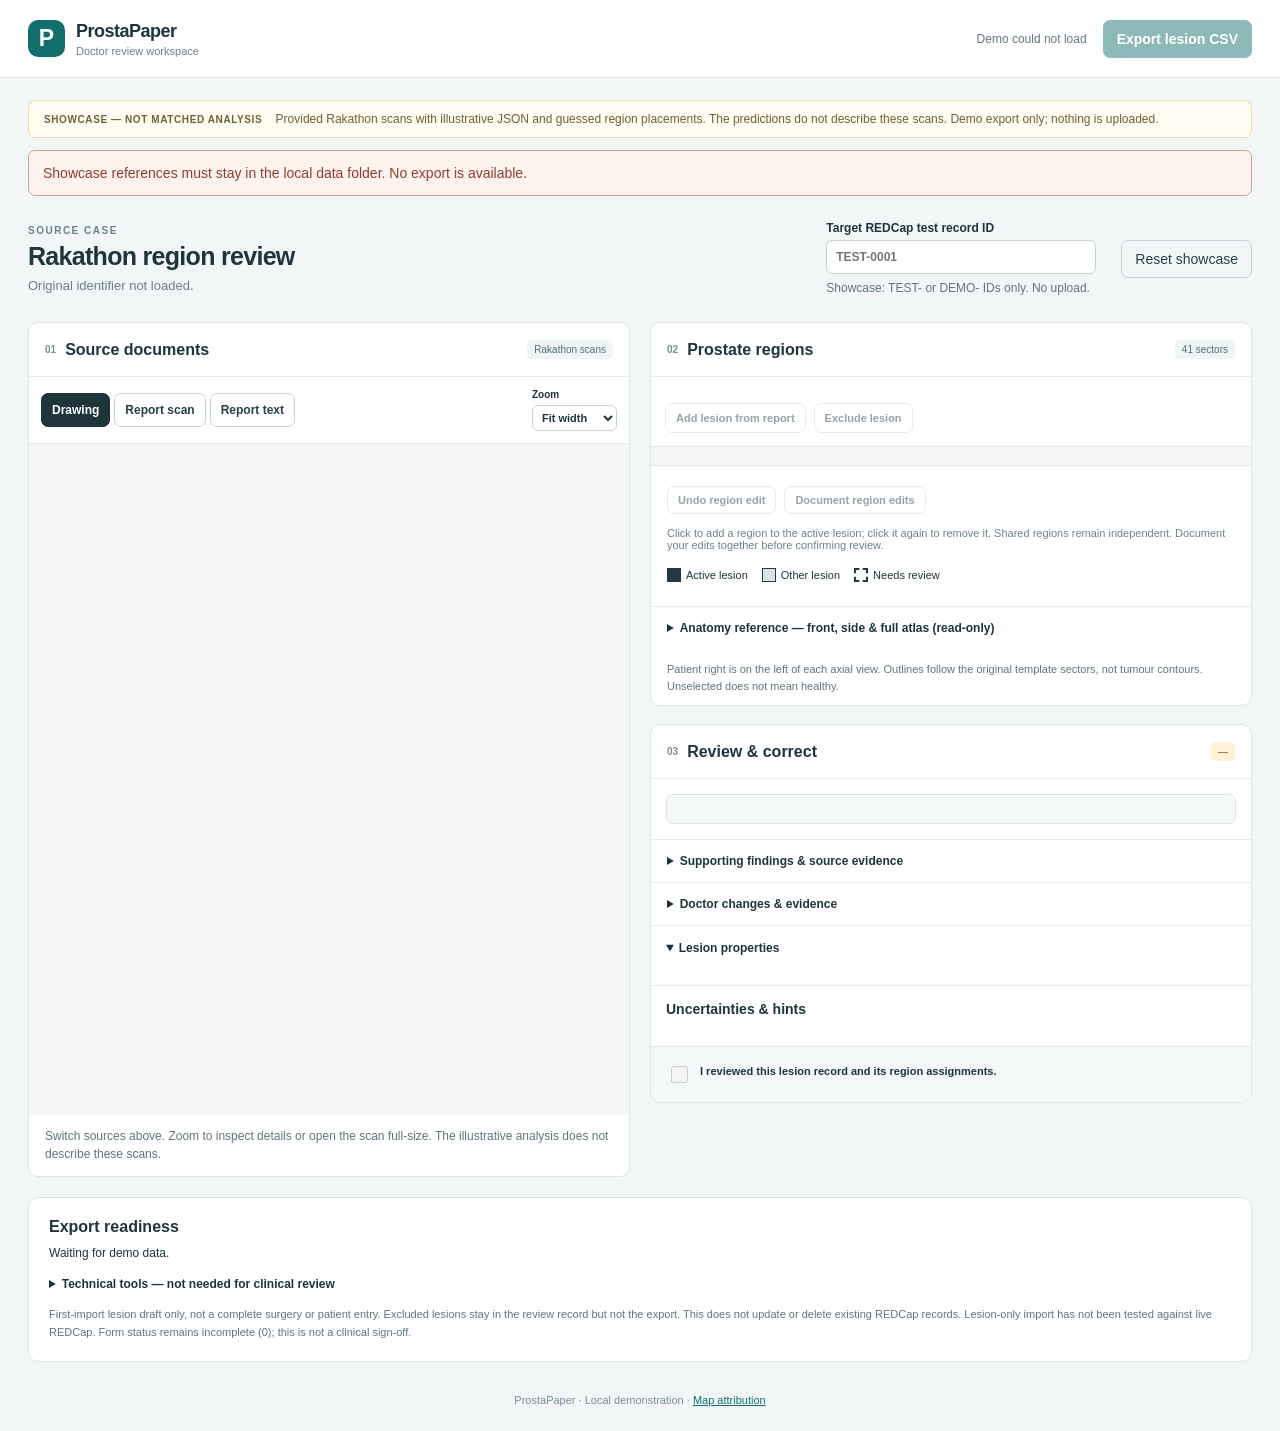
==== review-ui/index.html @ 86b01f45 "Add local doctor review showcase and lesion CSV export Include synthetic analysis prefilling, eviden" ====
<!doctype html>
<html lang="en">
<head>
  <meta charset="utf-8">
  <meta name="viewport" content="width=device-width, initial-scale=1">
  <meta http-equiv="Content-Security-Policy" content="default-src 'self'; script-src 'self'; style-src 'self'; img-src 'self' data: blob:; connect-src 'self'; object-src 'none'; base-uri 'none'; form-action 'none'">
  <title>ProstaPaper — region review</title>
  <link rel="stylesheet" href="style.css">
  <script type="module" src="app.js"></script>
</head>
<body>
  <header class="topbar">
    <div class="brand"><span class="brand-icon">P</span><div><strong>ProstaPaper</strong><span>Doctor review workspace</span></div></div>
    <div class="actions">
      <span id="save-status" role="status">Loading demo…</span>
      <button id="export-csv" class="primary" disabled>Export lesion CSV</button>
    </div>
  </header>
  <main>
    <div class="demo-notice"><strong>SHOWCASE — NOT MATCHED ANALYSIS</strong> Provided Rakathon scans with illustrative JSON and guessed region placements. The predictions do not describe these scans. Demo export only; nothing is uploaded.</div>
    <div id="notice" class="error-box" role="alert" hidden></div>
    <section class="casebar">
      <div><span class="eyebrow">SOURCE CASE</span><h1 id="case-title">Rakathon region review</h1><code id="case-code"></code><p id="identity-status">Original identifier not loaded.</p></div>
      <label>Target REDCap test record ID <input id="record-id" placeholder="TEST-0001" autocomplete="off" disabled><small>Showcase: TEST- or DEMO- IDs only. No upload.</small></label>
      <button id="reset-demo" class="quiet">Reset showcase</button>
    </section>
    <div class="workspace">
      <section class="panel sources">
        <div class="panel-heading"><span class="step">01</span><h2>Source documents</h2><span class="tag">Rakathon scans</span></div>
        <div class="source-toolbar">
          <div role="tablist" aria-label="Source document">
            <button id="tab-drawing" role="tab" aria-selected="true" aria-controls="view-drawing" data-source-tab="drawing">Drawing</button>
            <button id="tab-report" role="tab" aria-selected="false" aria-controls="view-report" data-source-tab="report" tabindex="-1">Report scan</button>
            <button id="tab-text" role="tab" aria-selected="false" aria-controls="view-text" data-source-tab="text" tabindex="-1">Report text</button>
          </div>
          <label id="source-zoom-control">Zoom<select id="source-zoom"><option value="100">Fit width</option><option value="150">150%</option><option value="200">200%</option></select></label>
        </div>
        <div class="source-viewport">
          <figure id="view-drawing" role="tabpanel" aria-labelledby="tab-drawing"><div id="source-drawing" class="scan-source"></div></figure>
          <figure id="view-report" role="tabpanel" aria-labelledby="tab-report" hidden><div id="source-report" class="scan-source"></div></figure>
          <section id="view-text" role="tabpanel" aria-labelledby="tab-text" hidden><p class="text-warning">Illustrative report text — NOT a transcription of the displayed scan.</p><pre id="analysis-report" class="paper"></pre></section>
        </div>
        <p class="muted source-note">Switch sources above. Zoom to inspect details or open the scan full-size. The illustrative analysis does not describe these scans.</p>
      </section>
      <div class="review-workspace">
      <section class="panel map-panel">
        <div class="panel-heading"><span class="step">02</span><h2>Prostate regions</h2><span class="tag">41 sectors</span></div>
        <div id="lesion-list" class="lesion-list" aria-label="Lesion records"></div>
        <div class="lesion-actions"><button id="add-lesion" disabled>Add lesion from report</button><button id="exclude-lesion" disabled>Exclude lesion</button></div>
        <p id="lesion-status" class="map-help" role="status"></p>
        <div id="selected-regions" class="selected-regions" aria-label="Active lesion regions"></div>
        <div class="region-edit-toolbar"><span id="region-edit-status" role="status"></span><button id="undo-region" disabled>Undo region edit</button><button id="document-regions" disabled>Document region edits</button></div>
        <p class="map-help">Click to add a region to the active lesion; click it again to remove it. Shared regions remain independent. Document your edits together before confirming review.</p>
        <div class="map-key"><span><i class="selected-key"></i>Active lesion</span><span><i class="other-key"></i>Other lesion</span><span><i class="uncertain-key"></i>Needs review</span></div>
        <div id="linked-views" class="linked-views" aria-label="Anatomical region selection"></div>
        <details class="atlas-context"><summary>Anatomy reference — front, side &amp; full atlas (read-only)</summary><svg id="atlas-overview" class="atlas-overview" viewBox="0 0 513 631" role="img" aria-label="Full prostate atlas showing the active lesion's selected sectors for context"></svg><p class="muted">Read-only anatomical context. Front/side drawings do not show projected lesion boundaries. Edit exact regions in the axial panels above.</p></details>
        <p class="muted">Patient right is on the left of each axial view. Outlines follow the original template sectors, not tumour contours. Unselected does not mean healthy.</p>
      </section>
      <section class="panel review-panel">
        <div class="panel-heading"><span class="step">03</span><h2>Review &amp; correct</h2><span id="issue-count" class="tag warning">—</span></div>
        <div id="region-detail"></div>
        <details class="source-observations"><summary>Supporting findings &amp; source evidence</summary><div id="analysis-observations"></div></details>
        <details class="source-observations"><summary>Doctor changes &amp; evidence</summary><div id="doctor-observations"></div></details>
        <details open class="properties"><summary>Lesion properties <span id="active-lesion-name"></span></summary><p id="prefill-summary" class="muted" role="status"></p><div id="lesion-fields" class="field-grid"></div></details>
        <section class="issues-section"><h3>Uncertainties &amp; hints</h3><div id="issues"></div></section>
        <label class="confirmation"><input id="confirm-lesion" type="checkbox" disabled><span>I reviewed this lesion record and its region assignments.</span></label>
      </section>
      </div>
    </div>
    <section class="export-panel">
      <div><h2>Export readiness</h2><p id="export-summary" role="status">Waiting for demo data.</p></div>
      <ul id="export-errors"></ul>
      <details id="technical-details"><summary>Technical tools — not needed for clinical review</summary><p><button id="download-json" disabled>Download private review JSON</button> <a id="analysis-json-source" target="_blank" rel="noopener" hidden>Input analysis JSON</a></p><details><summary>CSV preview</summary><pre id="csv-preview">Complete review to enable export.</pre></details><p class="muted">Private review JSON includes the original source-ID association. Keep it local; do not send it to an external analysis service.</p></details>
      <p class="muted">First-import lesion draft only, not a complete surgery or patient entry. Excluded lesions stay in the review record but not the export. This does not update or delete existing REDCap records. Lesion-only import has not been tested against live REDCap. Form status remains incomplete (0); this is not a clinical sign-off.</p>
    </section>
  </main>
  <dialog id="change-dialog" aria-labelledby="change-title">
    <form id="change-form">
      <h2 id="change-title">Confirm change</h2>
      <p id="change-description"></p>
      <label>Decision / reason<textarea id="change-reason" required></textarea></label>
      <div id="change-evidence">
        <p class="muted">A value needs a quoted report span or a source-image crop. Inferred decisions stay labelled as inferred. In this showcase the text fixture is unrelated to the scans.</p>
        <label>Basis<select id="change-basis"><option value="explicit">Explicit finding</option><option value="inferred">Doctor inference — explain the reasoning</option></select></label>
        <label>Evidence source<select id="change-source"></select></label>
        <label id="change-quote-label">Exact quotation from the illustrative report text<textarea id="change-quote"></textarea></label>
        <div id="change-crop" hidden>
          <p class="muted">Drag a rectangle over the supporting finding. Coordinates refer to the original scan, not the prostate template.</p>
          <div id="crop-frame"><img id="change-scan" alt="Select supporting source evidence" draggable="false"><div id="crop-box" hidden></div></div>
          <output id="crop-coordinates">No crop selected.</output>
        </div>
      </div>
      <p id="change-error" class="error-box" role="alert" hidden></p>
      <div class="dialog-actions"><button id="cancel-change" type="button">Cancel — keep previous value</button><button type="submit" class="primary">Confirm change</button></div>
    </form>
  </dialog>
  <footer>ProstaPaper · Local demonstration · <a href="assets/NOTICE.txt">Map attribution</a></footer>
</body>
</html>
---- review-ui/style.css ----
:root { color-scheme: light; font-family: -apple-system, BlinkMacSystemFont, "Segoe UI", sans-serif; color: #20343c; background: #f3f6f7; font-size: 14px; }
* { box-sizing: border-box; }
[hidden] { display: none !important; }
body { margin: 0; }
button, input, select, textarea { font: inherit; }
button, select { cursor: pointer; }
button { border: 1px solid #c8d3d7; background: #fff; color: #27404a; border-radius: 7px; padding: 10px 13px; font-weight: 600; }
button:hover:not(:disabled) { background: #edf5f5; border-color: #247d7b; }
button:disabled { opacity: .48; cursor: not-allowed; }
button.primary { background: #126f6d; color: #fff; border-color: #126f6d; }
button.primary:hover:not(:disabled) { background: #0c5553; }
button.quiet { background: transparent; font-weight: 500; }
input, select, textarea { width: 100%; border: 1px solid #c7d2d6; border-radius: 6px; padding: 9px; background: #fff; color: #20343c; }
input[type=checkbox] { width: 17px; height: 17px; flex: 0 0 auto; accent-color: #126f6d; }
input:focus-visible, select:focus-visible, textarea:focus-visible, button:focus-visible, a:focus-visible, summary:focus-visible { outline: 3px solid #6bbab5; outline-offset: 2px; }
label { display: grid; gap: 5px; font-size: 12px; font-weight: 600; }
small, .muted { color: #62747c; font-size: 12px; line-height: 1.5; font-weight: 400; }
h1, h2, h3, p { margin-top: 0; }
h1 { font-size: 25px; letter-spacing: -.7px; margin-bottom: 7px; }
h2 { font-size: 16px; margin: 0; }
h3 { font-size: 14px; }
a { color: #126f6d; }
.topbar { min-height: 78px; display: flex; gap: 20px; justify-content: space-between; align-items: center; padding: 16px 28px; border-bottom: 1px solid #dfe7e9; background: #fff; }
.brand { display: flex; gap: 11px; align-items: center; }
.brand-icon { display: grid; place-items: center; background: #126f6d; color: #fff; border-radius: 10px; width: 37px; height: 37px; font-size: 23px; font-weight: 700; }
.brand strong { display: block; font-size: 18px; letter-spacing: -.5px; }
.brand span:not(.brand-icon) { display: block; color: #718088; font-size: 11px; margin-top: 3px; }
.actions { display: flex; gap: 10px; align-items: center; flex-wrap: wrap; }
#save-status { color: #64787f; font-size: 12px; margin-right: 6px; }
main { max-width: 1760px; margin: auto; padding: 22px 28px; }
.demo-notice { padding: 11px 15px; border: 1px solid #e7dcb7; background: #fffcf2; border-radius: 7px; font-size: 12px; color: #71603c; }
.demo-notice strong { font-size: 10px; letter-spacing: .6px; margin-right: 10px; }
.casebar { display: flex; align-items: center; gap: 25px; justify-content: space-between; padding: 25px 0; }
.casebar p { margin-bottom: 0; color: #6b7e85; font-size: 13px; }
.casebar label { width: 270px; margin-left: auto; }
.eyebrow { display: block; font-size: 10px; letter-spacing: 1.5px; font-weight: 700; color: #68828a; margin-bottom: 6px; }
.workspace { display: grid; grid-template-columns: minmax(0, 1fr) minmax(0, 1fr); gap: 20px; align-items: start; }
.review-workspace { min-width: 0; display: grid; gap: 18px; }
.sources { position: sticky; top: 14px; }
.panel { background: #fff; border: 1px solid #dce5e8; border-radius: 10px; min-width: 0; overflow: hidden; }
.panel-heading { display: flex; align-items: center; gap: 9px; padding: 17px 16px; border-bottom: 1px solid #e5ecee; }
.step { font-size: 10px; font-weight: 700; color: #778d94; }
.tag { font-size: 10px; padding: 4px 7px; color: #526e78; background: #eff4f5; border-radius: 5px; margin-left: auto; white-space: nowrap; }
.tag.warning { color: #8b5b18; background: #fff1d9; }
figure { margin: 0; padding: 15px; border-bottom: 1px solid #e7edef; }
figcaption { font-size: 12px; font-weight: 700; margin-bottom: 12px; }
figcaption span { display: block; color: #7a8b91; font-size: 10px; font-weight: 400; margin-top: 4px; }
.source-drawing { text-align: center; background: #fafbfb; border: 1px solid #e5eaec; border-radius: 5px; padding: 8px; }
.source-drawing svg { max-height: 340px; width: 100%; display: block; }
.paper { font-family: Georgia, serif; background: #fffef9; border: 1px solid #e5e3d9; white-space: pre-wrap; overflow-wrap: anywhere; font-size: 11px; line-height: 1.7; padding: 16px; margin: 0; }
.source-note { padding: 13px 16px; margin: 0; }
.scan-source { width: 100%; background: #f9fbfb; }
.scan-source a { display: block; padding: 8px; font-size: 11px; text-align: center; }
.scan-source img { display: block; width: 100%; height: auto; }
.source-toolbar { display: flex; gap: 10px; align-items: center; justify-content: space-between; padding: 12px; border-bottom: 1px solid #e5ecee; }
.source-toolbar [role=tablist] { display: flex; flex-wrap: wrap; gap: 4px; }
.source-toolbar [role=tab] { font-size: 12px; padding: 9px 10px; }
.source-toolbar [aria-selected=true] { color: #fff; background: #20343c; border-color: #20343c; }
.source-toolbar label { font-size: 10px; min-width: 85px; }
.source-toolbar select { padding: 5px; font-size: 11px; }
.source-viewport { height: calc(100vh - 230px); min-height: 480px; overflow: auto; background: #f5f6f6; }
.source-viewport figure { padding: 0; border: 0; }
.source-viewport [role=tabpanel] { min-height: 100%; }
.source-viewport .paper { font-size: 15px; line-height: 1.85; padding: 24px; border: 0; }
.text-warning { padding: 14px 18px; background: #fffcf2; font-size: 12px; line-height: 1.5; margin: 0; }
.fixture-report, .source-observations { padding: 14px 16px; border-top: 1px solid #e5ecee; font-size: 12px; }
.fixture-report .paper { margin-top: 12px; }
.source-observations article { padding: 11px 0; border-bottom: 1px solid #e3eaec; font-size: 11px; line-height: 1.6; }
.source-observations blockquote { margin: 8px 0; padding-left: 9px; border-left: 2px solid #8ab6b1; }
.source-observations p { margin-bottom: 5px; }
.source-observations h3 { margin: 14px 0 5px; font-size: 11px; }
.evidence-crop { display: block; width: 100%; max-height: 180px; margin-top: 8px; }
.association-links { display: flex; gap: 6px; flex-wrap: wrap; margin-top: 9px; }
.association-links button { padding: 6px 8px; font-size: 10px; }
.linked-views { display: grid; grid-template-columns: repeat(3, minmax(0, 1fr)); gap: 8px; padding: 12px; }
.linked-view { border: 1px solid #dce5e8; border-radius: 8px; padding: 8px; text-align: center; min-width: 0; background: #fcfcfc; }
.linked-view.has-selection { border: 2px solid #263840; padding: 7px; background: #f1f3f4; }
.linked-view.current { outline: 2px solid #6184a2; outline-offset: 2px; }
.linked-view h3 { margin: 0 0 6px; font-size: 12px; }
.linked-view .terminology-warning { font-size: 10px; margin: 6px 0 0; }
.map-orientation { display: flex; justify-content: space-between; color: #62747c; font-size: 9px; margin-bottom: 4px; }
.linked-view .region-map { width: 100%; height: 128px; display: block; }
.linked-view.compact .region-map { height: 55px; }
.linked-view[data-level=sv] { grid-column: 1 / 3; }
.lesion-list { display: flex; gap: 8px; padding: 14px 14px 0; flex-wrap: wrap; }
.lesion-button { font-size: 12px; padding: 10px 11px; text-align: left; }
.lesion-button small { display: block; font-size: 10px; margin-top: 3px; }
.lesion-button.active { color: #fff; background: #20343c; border-color: #20343c; box-shadow: 0 0 0 2px #20343c; }
.lesion-button.active small { color: #e1e8eb; }
.lesion-button.active:hover:not(:disabled) { background: #344c58; }
.lesion-button.excluded { border-style: dashed; color: #718088; }
.lesion-actions { display: flex; flex-wrap: wrap; gap: 8px; padding: 12px 14px 0; }
.lesion-actions button { font-size: 11px; padding: 8px 10px; }
.selected-regions { padding: 9px 12px; margin-top: 8px; background: #f4f6f7; border-block: 1px solid #e0e6e8; }
.selected-regions > strong { display: block; margin-bottom: 5px; font-size: 12px; }
.selected-regions > div { display: flex; flex-wrap: wrap; gap: 5px; align-items: center; margin-top: 6px; }
.selected-regions > div > span { min-width: 45px; font-size: 11px; font-weight: 600; }
.selected-regions button { font-family: monospace; font-size: 11px; padding: 5px 7px; }
.selected-regions p { margin-bottom: 0; }
.region-edit-toolbar { display: flex; flex-wrap: wrap; gap: 8px; align-items: center; padding: 12px 16px 0; }
.region-edit-toolbar span { width: 100%; font-size: 12px; }
.region-edit-toolbar button { font-size: 11px; padding: 7px 10px; }
.map-key { display: flex; flex-wrap: wrap; gap: 14px; padding: 12px 16px 0; font-size: 11px; }
.map-key span { display: flex; align-items: center; gap: 5px; }
.map-key i { display: inline-block; width: 14px; height: 14px; border: 1px solid #263840; }
.selected-key { background: #263840; }
.other-key { background: #dce1e3; }
.map-key .uncertain-key { border: 2px dashed #263840; }
.map-help { margin: 13px 16px 5px; color: #6f828a; font-size: 11px; }
.atlas-overview image { filter: grayscale(1); opacity: .55; }
.atlas-context { padding: 14px 16px; border-top: 1px solid #e5ecee; font-size: 12px; }
.atlas-overview { display: block; width: 100%; max-height: 600px; margin-top: 12px; }
.atlas-overview polygon { fill: #fff; fill-opacity: .05; stroke: #879499; stroke-width: .65; }
.atlas-overview polygon.assigned { fill: #263840; fill-opacity: .7; }
.atlas-overview polygon.other-lesion { fill: #dce1e3; fill-opacity: .4; }
.atlas-overview polygon.uncertain { stroke: #111; stroke-width: 2; stroke-dasharray: 4 3; }
.atlas-overview polygon.focused { stroke-width: 2.5; }
.region-map polygon { cursor: pointer; stroke: #566167; stroke-width: 1; fill: #fff; stroke-linejoin: round; vector-effect: non-scaling-stroke; }
.region-map polygon.other-lesion { fill: #dce1e3; }
.region-map polygon.assigned { fill: #263840; stroke: #fff; stroke-width: 1.2; }
.region-map polygon.uncertain { stroke: #111; stroke-width: 2; stroke-dasharray: 4 3; }
.region-map polygon.assigned.uncertain { stroke: #c5ced2; }
.region-map polygon.focused { stroke-width: 2; }
.region-map polygon:focus-visible { stroke: #111; stroke-width: 4; outline: none; filter: drop-shadow(0 0 2px #fff); }
.region-map polygon:hover { fill: #9aa7ae; stroke-width: 2; }
.region-map polygon[aria-disabled=true] { cursor: not-allowed; }
.sector-label { font-size: 6px; font-weight: 600; text-anchor: middle; dominant-baseline: middle; fill: #35434b; pointer-events: none; }
.sector-label.selected { fill: #fff; }
.map-panel > .muted { padding: 0 16px; margin-top: 12px; font-size: 11px; }
summary { cursor: pointer; font-weight: 600; }
#region-detail { margin: 15px; background: #f4f8f9; border: 1px solid #dbe7e9; padding: 14px; border-radius: 7px; }
#region-detail h3 { font-size: 15px; line-height: 1.4; margin-bottom: 7px; }
code { font-size: 10px; overflow-wrap: anywhere; color: #607c86; }
#region-detail .assignment { display: flex; gap: 9px; align-items: flex-start; margin: 14px 0 0; font-size: 12px; line-height: 1.5; }
#region-detail p { font-size: 11px; line-height: 1.5; margin: 10px 0 0; }
.properties { border-top: 1px solid #e5ecee; padding: 15px; }
.properties summary { font-size: 12px; }
.properties summary span { color: #72868e; font-weight: 400; font-size: 11px; display: block; margin-top: 5px; }
.field-grid { display: grid; grid-template-columns: 1fr 1fr; gap: 11px; margin-top: 15px; }
.field-grid label { font-size: 10px; color: #607780; }
.field-grid label.wide { grid-column: 1 / -1; }
.field-grid input, .field-grid select { font-size: 11px; min-width: 0; padding: 8px; }
.issues-section { padding: 15px; border-top: 1px solid #e5ecee; }
.issue { border: 1px solid #ead8ad; background: #fffcf5; padding: 12px; border-radius: 6px; margin-top: 10px; }
.issue.resolved { border-color: #bcdbcd; background: #f3faf6; }
.issue p { font-size: 11px; line-height: 1.6; margin-bottom: 9px; }
.issue .source-ref { color: #6b7d83; font-size: 10px; }
.issue label { font-size: 10px; }
.issue select { margin-top: 6px; font-size: 11px; }
.issue textarea { min-height: 65px; resize: vertical; font-size: 11px; }
.issue .resolve { display: flex; align-items: center; gap: 7px; margin-top: 9px; }
.confirmation { display: flex; align-items: flex-start; gap: 9px; font-size: 11px; line-height: 1.6; padding: 16px; background: #f4f8f8; border-top: 1px solid #e0eaeb; }
.export-panel { margin-top: 20px; padding: 20px; background: #fff; border: 1px solid #dce5e8; border-radius: 10px; }
.export-panel h2 { margin-bottom: 8px; }
.export-panel p, .export-panel li { font-size: 12px; line-height: 1.6; }
.export-panel li { color: #8c6029; }
.export-panel ul { padding-left: 19px; }
.export-panel summary { font-size: 12px; }
#technical-details > p { margin-top: 12px; }
#csv-preview { white-space: pre; overflow: auto; padding: 12px; background: #f3f6f7; font-size: 10px; max-height: 220px; }
.export-panel > .muted { margin-bottom: 0; margin-top: 15px; font-size: 11px; }
.error-box { margin-top: 12px; padding: 14px; border: 1px solid #d39f96; border-radius: 7px; background: #fff3f0; color: #903e32; }
dialog { width: min(620px, calc(100% - 24px)); max-height: 90vh; overflow: auto; border: 1px solid #b9ced1; border-radius: 10px; padding: 22px; color: #20343c; }
dialog::backdrop { background: #152b37a8; }
dialog h2 { margin-bottom: 12px; }
dialog p { font-size: 12px; line-height: 1.6; white-space: pre-wrap; }
dialog label { margin: 12px 0; }
dialog textarea { min-height: 65px; resize: vertical; }
.dialog-actions { display: flex; gap: 10px; flex-wrap: wrap; justify-content: flex-end; margin-top: 18px; }
#crop-frame { position: relative; touch-action: none; cursor: crosshair; user-select: none; }
#change-scan { display: block; width: 100%; }
#crop-box { position: absolute; border: 2px solid #126f6d; background: #126f6d20; pointer-events: none; }
#crop-coordinates { display: block; margin: 8px 0; font-size: 11px; }
footer { text-align: center; padding: 10px 20px 25px; color: #7a8f96; font-size: 11px; }
@media (max-width: 1100px) { main { padding: 18px; } .linked-views { grid-template-columns: repeat(2, minmax(0, 1fr)); } .linked-view[data-level=sv] { grid-column: auto; } .linked-view[data-level=urethra] { grid-column: 1 / -1; } }
@media (max-width: 420px) { .linked-views { grid-template-columns: 1fr; } .linked-view[data-level=urethra] { grid-column: auto; } .linked-view .region-map { height: 145px; } .linked-view.compact .region-map { height: 55px; } }
@media (max-width: 760px) { .topbar, .casebar { align-items: flex-start; flex-direction: column; } .actions { width: 100%; } .actions button { font-size: 11px; } .casebar label { width: 100%; margin: 0; } .workspace { grid-template-columns: 1fr; } .sources { position: static; } .source-viewport { height: 70vh; min-height: 360px; } main { padding: 12px; } .topbar { padding: 16px; } }
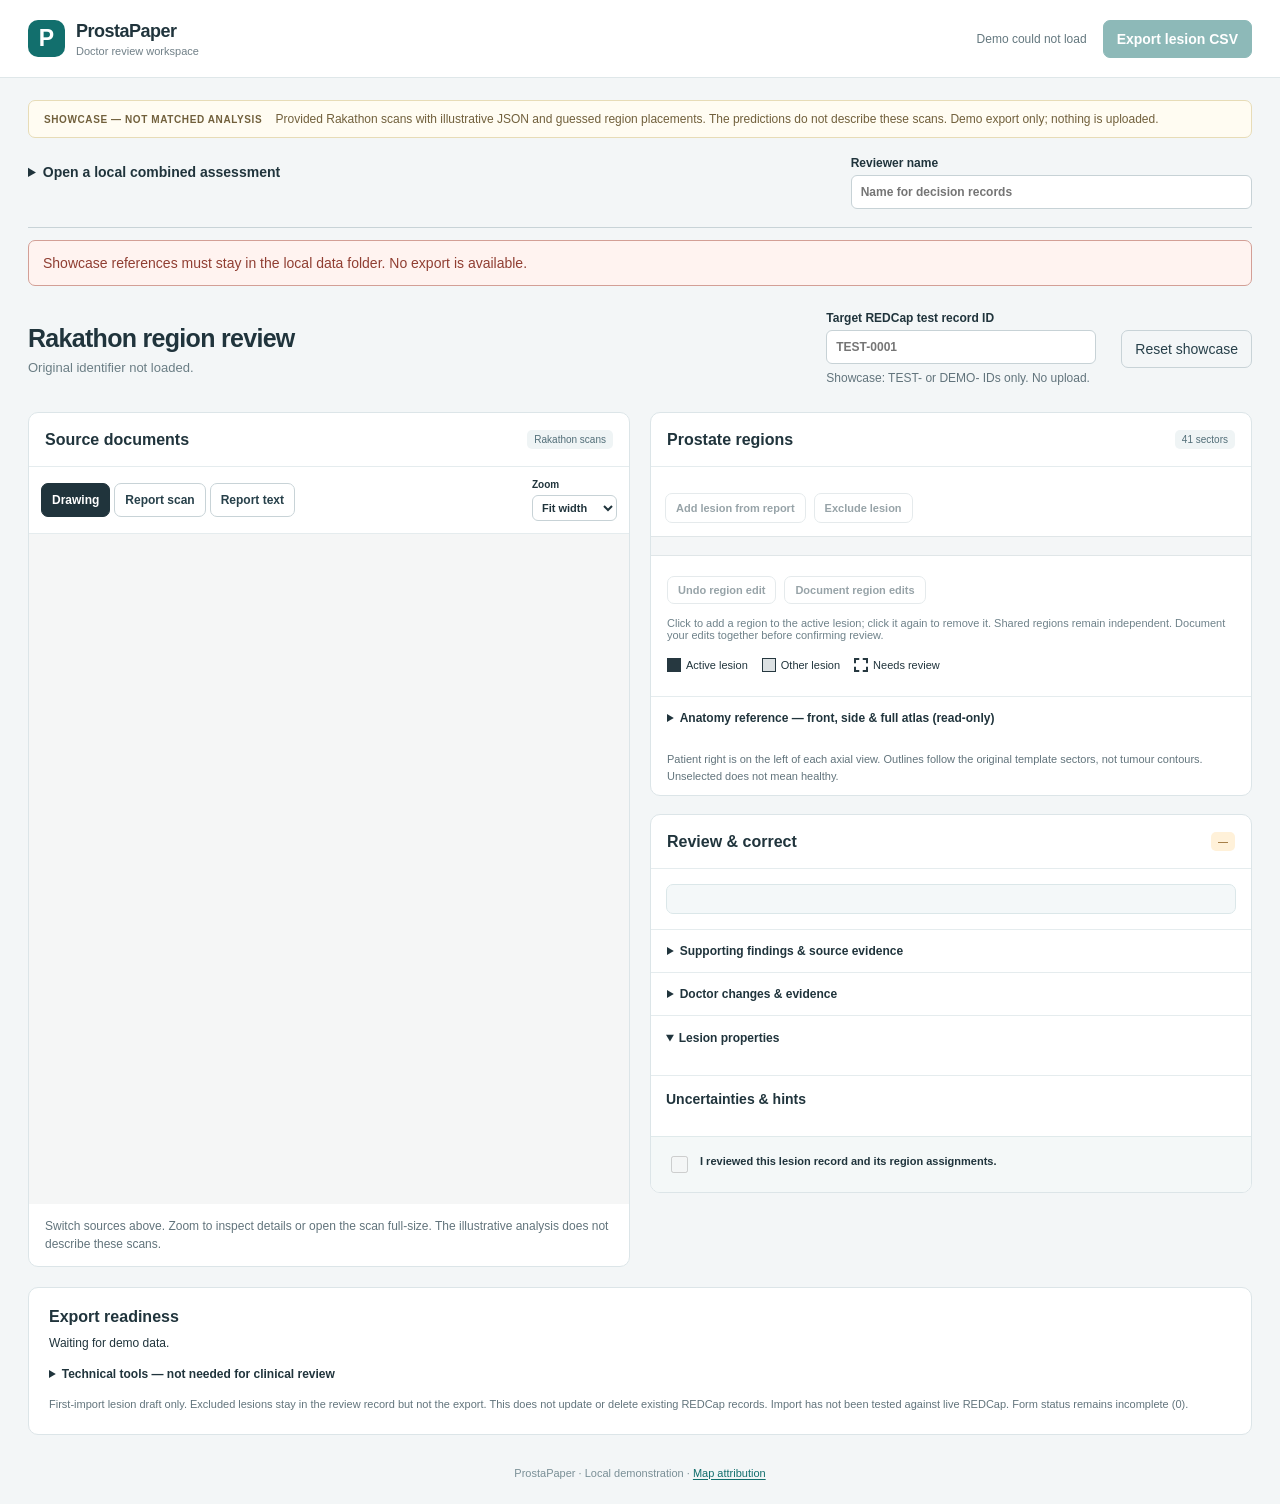
==== commit c5d16b04: "Review combined assessments with flagged sectors and surgery CSV export" ====
--- a/review-ui/index.html
+++ b/review-ui/index.html
@@ -13,20 +13,36 @@
     <div class="brand"><span class="brand-icon">P</span><div><strong>ProstaPaper</strong><span>Doctor review workspace</span></div></div>
     <div class="actions">
       <span id="save-status" role="status">Loading demo…</span>
+      <button id="jump-questions" hidden>Case questions</button>
       <button id="export-csv" class="primary" disabled>Export lesion CSV</button>
     </div>
   </header>
   <main>
-    <div class="demo-notice"><strong>SHOWCASE — NOT MATCHED ANALYSIS</strong> Provided Rakathon scans with illustrative JSON and guessed region placements. The predictions do not describe these scans. Demo export only; nothing is uploaded.</div>
+    <div class="demo-notice" id="case-origin"><strong>SHOWCASE — NOT MATCHED ANALYSIS</strong> Provided Rakathon scans with illustrative JSON and guessed region placements. The predictions do not describe these scans. Demo export only; nothing is uploaded.</div>
+    <section class="case-loader" aria-label="Open assessment">
+      <label id="case-picker-label" hidden>Prepared case<select id="case-picker"></select></label>
+      <details><summary>Open a local combined assessment</summary>
+        <p>Select the central output, its exact report and drawing JSON inputs, and both source JPGs. Files stay in this browser.</p>
+        <form id="import-case">
+          <label>Combined assessment<input name="combined" type="file" accept=".json" required></label>
+          <label>Report extraction<input name="report" type="file" accept=".json" required></label>
+          <label>Drawing extraction<input name="drawing" type="file" accept=".json" required></label>
+          <label>Report scan<input name="reportScan" type="file" accept="image/jpeg" required></label>
+          <label>Drawing scan<input name="drawingScan" type="file" accept="image/jpeg" required></label>
+          <button type="submit">Open and verify hashes</button>
+        </form>
+      </details>
+      <label>Reviewer name<input id="reviewer" autocomplete="name" placeholder="Name for decision records"></label>
+    </section>
     <div id="notice" class="error-box" role="alert" hidden></div>
     <section class="casebar">
-      <div><span class="eyebrow">SOURCE CASE</span><h1 id="case-title">Rakathon region review</h1><code id="case-code"></code><p id="identity-status">Original identifier not loaded.</p></div>
-      <label>Target REDCap test record ID <input id="record-id" placeholder="TEST-0001" autocomplete="off" disabled><small>Showcase: TEST- or DEMO- IDs only. No upload.</small></label>
+      <div><h1 id="case-title">Rakathon region review</h1><code id="case-code"></code><p id="identity-status">Original identifier not loaded.</p></div>
+      <label><span id="record-label">Target REDCap test record ID</span><input id="record-id" placeholder="TEST-0001" autocomplete="off" disabled><small id="record-help">Showcase: TEST- or DEMO- IDs only. No upload.</small></label>
       <button id="reset-demo" class="quiet">Reset showcase</button>
     </section>
     <div class="workspace">
       <section class="panel sources">
-        <div class="panel-heading"><span class="step">01</span><h2>Source documents</h2><span class="tag">Rakathon scans</span></div>
+        <div class="panel-heading"><h2>Source documents</h2><span class="tag">Rakathon scans</span></div>
         <div class="source-toolbar">
           <div role="tablist" aria-label="Source document">
             <button id="tab-drawing" role="tab" aria-selected="true" aria-controls="view-drawing" data-source-tab="drawing">Drawing</button>
@@ -44,7 +60,7 @@
       </section>
       <div class="review-workspace">
       <section class="panel map-panel">
-        <div class="panel-heading"><span class="step">02</span><h2>Prostate regions</h2><span class="tag">41 sectors</span></div>
+        <div class="panel-heading"><h2>Prostate regions</h2><span class="tag">41 sectors</span></div>
         <div id="lesion-list" class="lesion-list" aria-label="Lesion records"></div>
         <div class="lesion-actions"><button id="add-lesion" disabled>Add lesion from report</button><button id="exclude-lesion" disabled>Exclude lesion</button></div>
         <p id="lesion-status" class="map-help" role="status"></p>
@@ -57,7 +73,7 @@
         <p class="muted">Patient right is on the left of each axial view. Outlines follow the original template sectors, not tumour contours. Unselected does not mean healthy.</p>
       </section>
       <section class="panel review-panel">
-        <div class="panel-heading"><span class="step">03</span><h2>Review &amp; correct</h2><span id="issue-count" class="tag warning">—</span></div>
+        <div class="panel-heading"><h2>Review &amp; correct</h2><span id="issue-count" class="tag warning">—</span></div>
         <div id="region-detail"></div>
         <details class="source-observations"><summary>Supporting findings &amp; source evidence</summary><div id="analysis-observations"></div></details>
         <details class="source-observations"><summary>Doctor changes &amp; evidence</summary><div id="doctor-observations"></div></details>
@@ -65,13 +81,29 @@
         <section class="issues-section"><h3>Uncertainties &amp; hints</h3><div id="issues"></div></section>
         <label class="confirmation"><input id="confirm-lesion" type="checkbox" disabled><span>I reviewed this lesion record and its region assignments.</span></label>
       </section>
+      <section class="panel central-panel" id="central-review" hidden>
+        <div class="panel-heading"><h2>Case questions</h2><span id="case-question-count" class="tag warning"></span></div>
+        <p class="section-help">Questions apply to this case even when a drawing mark has no matched lesion. Information notices do not block export.</p>
+        <div id="case-issues" class="issues-section"></div>
+        <details class="source-observations"><summary>Information notices</summary><div id="information-issues"></div></details>
+        <details class="source-observations"><summary>Drawing details and other findings</summary><pre id="central-details" class="alternative-values"></pre></details>
+        <details class="source-observations"><summary>Review mark assignments</summary><p>Changing an assignment requires a central rerun. Save decisions, rerun central, then open the new assessment. CSV stays blocked until then.</p><div id="matching-review"></div></details>
+      </section>
+      <section class="panel" id="surgery-panel" hidden>
+        <div class="panel-heading"><h2>Surgery record</h2><span class="tag">Specimen scope</span></div>
+        <p class="section-help">Fill the surgery details missing from the report. Classifications stay at specimen level. No form defaults are applied.</p>
+        <div id="surgery-fields" class="field-grid surgery-fields"></div>
+        <details class="source-observations"><summary>Specimen findings and alternatives</summary><div id="specimen-observations"></div></details>
+        <label class="confirmation"><input type="checkbox" id="confirm-surgery"><span>I reviewed the surgery record and its source findings.</span></label>
+      </section>
       </div>
     </div>
     <section class="export-panel">
       <div><h2>Export readiness</h2><p id="export-summary" role="status">Waiting for demo data.</p></div>
       <ul id="export-errors"></ul>
+      <p><button id="download-decisions" hidden>Download central decisions</button><span id="rerun-status" role="status"></span></p>
       <details id="technical-details"><summary>Technical tools — not needed for clinical review</summary><p><button id="download-json" disabled>Download private review JSON</button> <a id="analysis-json-source" target="_blank" rel="noopener" hidden>Input analysis JSON</a></p><details><summary>CSV preview</summary><pre id="csv-preview">Complete review to enable export.</pre></details><p class="muted">Private review JSON includes the original source-ID association. Keep it local; do not send it to an external analysis service.</p></details>
-      <p class="muted">First-import lesion draft only, not a complete surgery or patient entry. Excluded lesions stay in the review record but not the export. This does not update or delete existing REDCap records. Lesion-only import has not been tested against live REDCap. Form status remains incomplete (0); this is not a clinical sign-off.</p>
+      <p class="muted" id="export-boundary">First-import lesion draft only. Excluded lesions stay in the review record but not the export. This does not update or delete existing REDCap records. Import has not been tested against live REDCap. Form status remains incomplete (0).</p>
     </section>
   </main>
   <dialog id="change-dialog" aria-labelledby="change-title">
--- a/review-ui/style.css
+++ b/review-ui/style.css
@@ -175,3 +175,28 @@
 @media (max-width: 1100px) { main { padding: 18px; } .linked-views { grid-template-columns: repeat(2, minmax(0, 1fr)); } .linked-view[data-level=sv] { grid-column: auto; } .linked-view[data-level=urethra] { grid-column: 1 / -1; } }
 @media (max-width: 420px) { .linked-views { grid-template-columns: 1fr; } .linked-view[data-level=urethra] { grid-column: auto; } .linked-view .region-map { height: 145px; } .linked-view.compact .region-map { height: 55px; } }
 @media (max-width: 760px) { .topbar, .casebar { align-items: flex-start; flex-direction: column; } .actions { width: 100%; } .actions button { font-size: 11px; } .casebar label { width: 100%; margin: 0; } .workspace { grid-template-columns: 1fr; } .sources { position: static; } .source-viewport { height: 70vh; min-height: 360px; } main { padding: 12px; } .topbar { padding: 16px; } }
+
+/* Assessment loading, case questions and specimen review share the existing palette. */
+::selection { background: #bedfda; color: #20343c; }
+input, textarea { caret-color: #126f6d; }
+a { text-underline-offset: .18em; }
+.case-loader { display: flex; flex-wrap: wrap; gap: 20px; align-items: start; padding: 18px 0; border-bottom: 1px solid #c8d3d7; }
+.case-loader > label { min-width: 220px; flex: 1; }
+.case-loader > details { flex: 2; min-width: 250px; padding: 8px 0; }
+.case-loader p { margin-top: 12px; line-height: 1.6; }
+#import-case { display: grid; gap: 12px; }
+#import-case input[type=file] { max-width: 100%; font-size: 12px; }
+
+.central-panel .issue { scroll-margin-top: 20px; }
+.section-help { padding: 16px 16px 0; line-height: 1.6; }
+.surgery-fields { padding: 0 16px 20px; }
+.alternative-values { white-space: pre-wrap; overflow-wrap: anywhere; font-size: 12px; line-height: 1.5; max-height: 320px; overflow: auto; }
+#matching-review article { padding: 12px 0; border-bottom: 1px solid #c8d3d7; }
+#matching-review label { margin-bottom: 12px; }
+#matching-review button { margin-bottom: 12px; }
+.issues-section, #rerun-status { overflow-wrap: anywhere; }
+@media (max-width: 760px) {
+  .case-loader { display: grid; grid-template-columns: minmax(0, 1fr); }
+  .case-loader > label, .case-loader > details { min-width: 0; }
+  .field-grid input, .field-grid select, .field-grid textarea, .issue textarea, .issue select { font-size: 16px; }
+}
